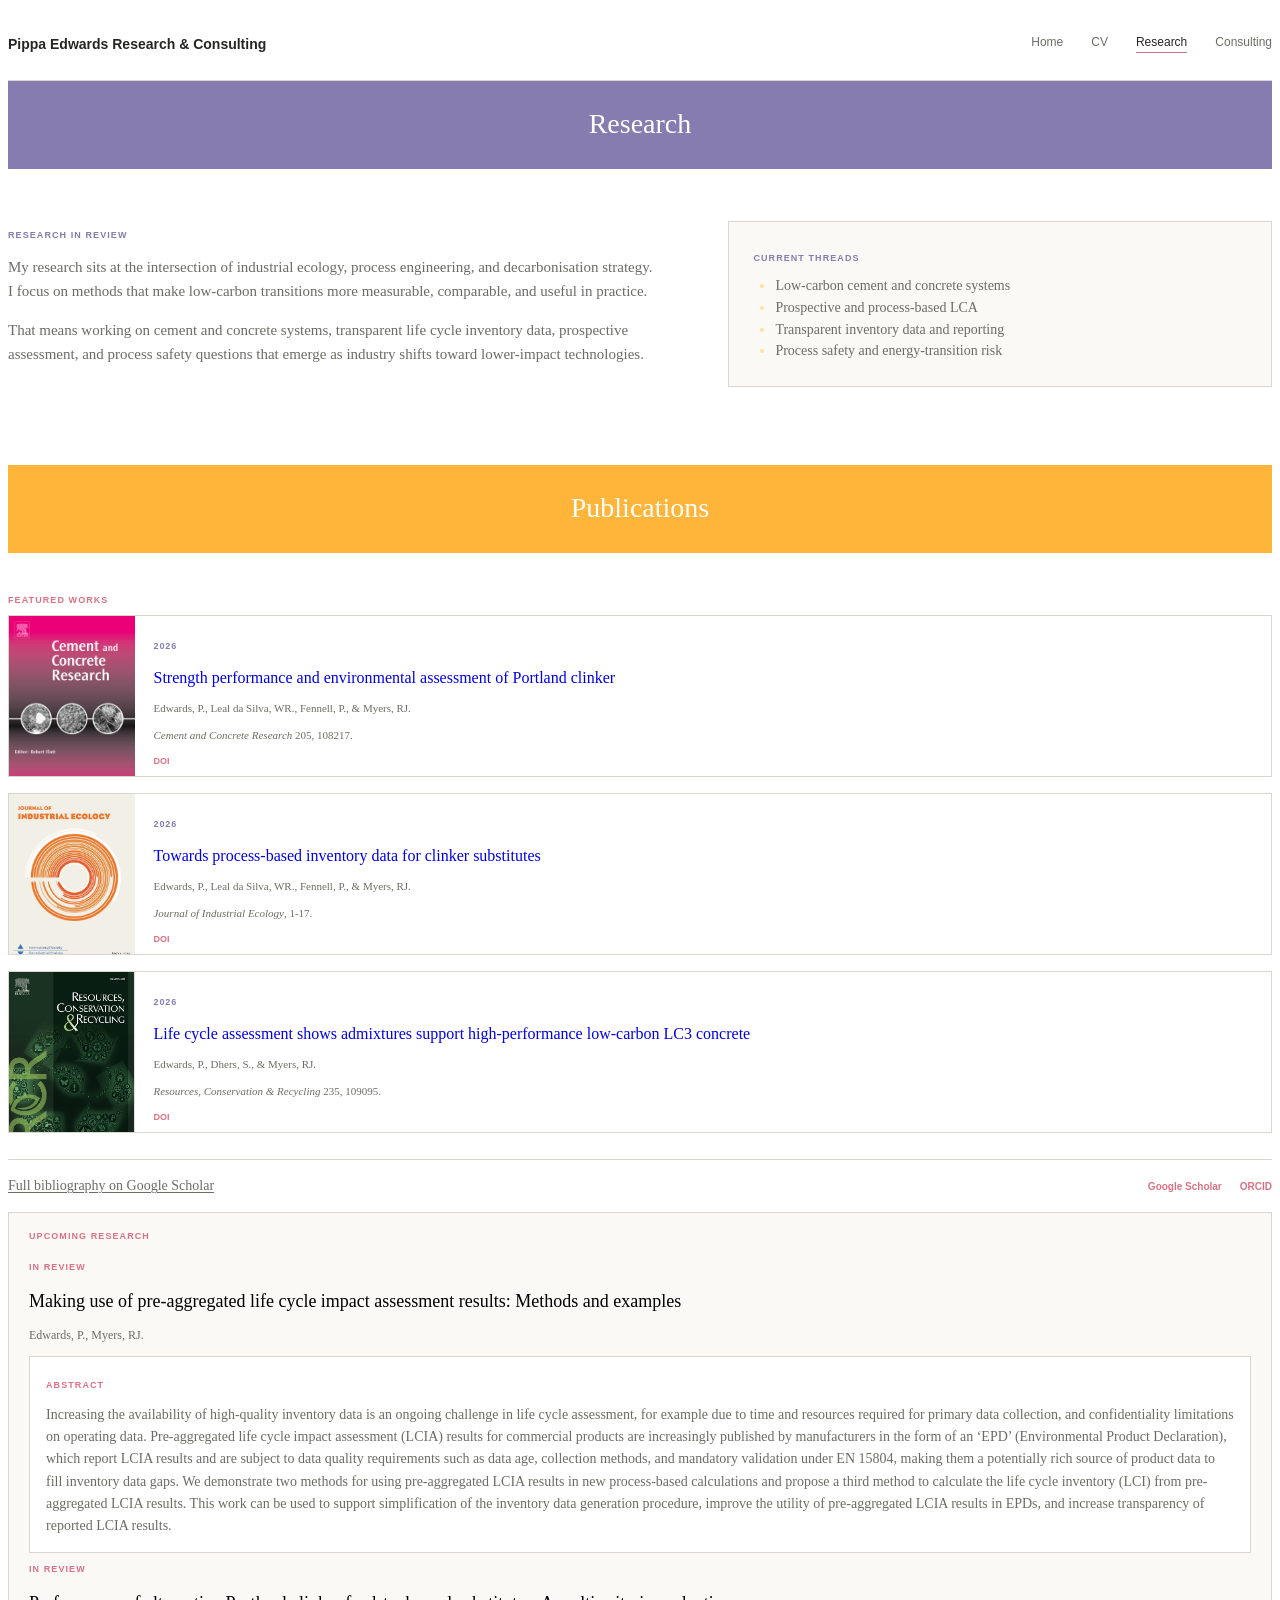
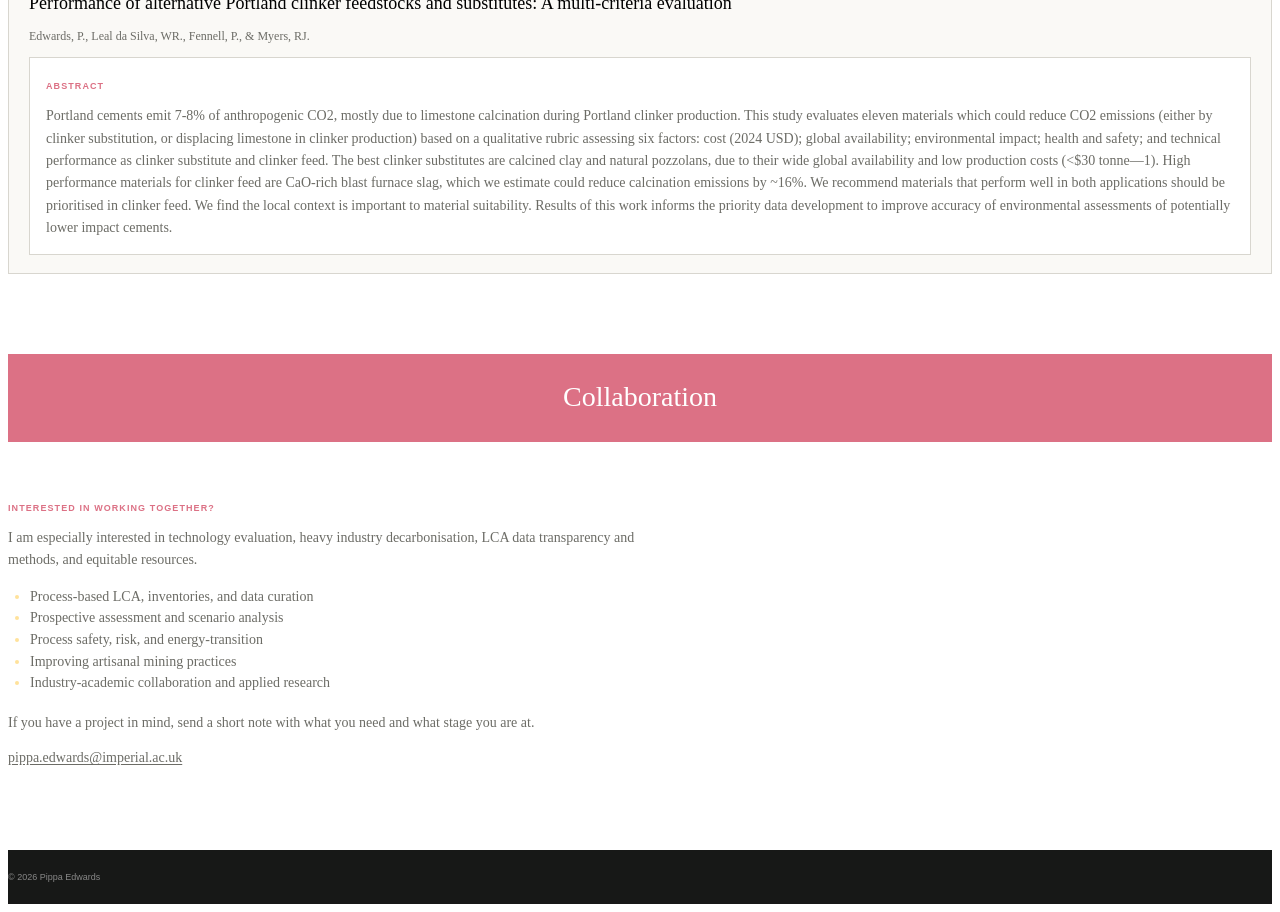
==== research.html @ 3bf19f5c "Add files via upload Initial deploy" ====
<!DOCTYPE html>
<html lang="en">
<head>
<meta charset="UTF-8">
<meta name="viewport" content="width=device-width, initial-scale=1.0">
<title>Research — Pippa Edwards Research & Consulting</title>

<meta name="description"
	  content="Pippa Edwards — research overview, selected publications, and collaboration interests">

<link rel="stylesheet" href="styles.css">

</head>
<body>

<header class="site-header">
<div class="header-inner">

	<a href="index.html" class="site-name">
		Pippa Edwards Research & Consulting
	</a>

	<nav class="main-nav" aria-label="Main navigation">

		<a href="index.html">Home</a>

		<a href="assets/CV.pdf">CV</a>

		<a href="research.html" class="active">Research</a>

		<a href="consulting.html">Consulting</a>

	</nav>

</div>
</header>

<main>

<section class="section-banner research-banner">
<div class="container">

	<h2>
		Research
	</h2>

</div>
</section>

<section class="research-overview">
<div class="container research-overview-grid">

	<div>

		<p class="section-label">
			Research in review
		</p>

		<p>
			My research sits at the intersection of industrial ecology, process engineering, and decarbonisation strategy. I focus on methods that make low-carbon transitions more measurable, comparable, and useful in practice.
		</p>

		<p>
			That means working on cement and concrete systems, transparent life cycle inventory data, prospective assessment, and process safety questions that emerge as industry shifts toward lower-impact technologies.
		</p>

	</div>

	<div class="research-focus-panel">

		<p class="section-label">
			Current threads
		</p>

		<ul class="capabilities-list">
			<li>Low-carbon cement and concrete systems</li>
			<li>Prospective and process-based LCA</li>
			<li>Transparent inventory data and reporting</li>
			<li>Process safety and energy-transition risk</li>
		</ul>

	</div>

</div>
</section>

<section class="section-banner publications-banner">
<div class="container">

	<h2>
		Publications
	</h2>

</div>
</section>

<section class="papers-section research-publications">
<div class="container">

	<p class="section-label research-featured-label">
		Featured works
	</p>

	<div class="papers-grid">

		<article class="paper">

			<a href="publications/CCR_paper.pdf"
			   class="paper-image">

				<img
					src="images/CCR_cover.jpg"
					alt="Cover or first page of publication"
				>

			</a>

			<div class="paper-body">

				<p class="paper-year">
					2026
				</p>

				<h3>
					<a href="publications/CCR_paper.pdf">
						Strength performance and environmental assessment of Portland clinker
					</a>
				</h3>

				<p class="paper-authors">
					Edwards, P., Leal da Silva, WR., Fennell, P., &amp; Myers, RJ.
				</p>

				<p class="paper-journal">
					<em>Cement and Concrete Research</em>
					205, 108217.
				</p>

				<div class="paper-links">

					<a href="https://doi.org/10.1016/j.cemconres.2026.108217">
						DOI
					</a>

				</div>

			</div>

		</article>

		<article class="paper">

			<a href="publications/JIE_paper.pdf"
			   class="paper-image">

				<img
					src="images/JIE_cover.jpg"
					alt="Cover or first page of publication"
				>

			</a>

			<div class="paper-body">

				<p class="paper-year">
					2026
				</p>

				<h3>
					<a href="publications/JIE_paper.pdf">
						Towards process-based inventory data for clinker substitutes
					</a>
				</h3>

				<p class="paper-authors">
					Edwards, P., Leal da Silva, WR., Fennell, P., &amp; Myers, RJ.
				</p>

				<p class="paper-journal">
					<em>Journal of Industrial Ecology</em>,
					1-17.
				</p>

				<div class="paper-links">

					<a href="https://doi.org/10.1007/s44498-026-00186-x">
						DOI
					</a>

				</div>

			</div>

		</article>

		<article class="paper">

			<a href="publications/RCR_paper.pdf"
			   class="paper-image">

				<img
					src="images/RCR_cover.jpeg"
					alt="Cover or first page of publication"
				>

			</a>

			<div class="paper-body">

				<p class="paper-year">
					2026
				</p>

				<h3>
					<a href="publications/RCR_paper.pdf">
						Life cycle assessment shows admixtures support high-performance low-carbon LC3 concrete
					</a>
				</h3>

				<p class="paper-authors">
					Edwards, P., Dhers, S., &amp; Myers, RJ.
				</p>

				<p class="paper-journal">
					<em>Resources, Conservation &amp; Recycling</em>
					235, 109095.
				</p>

				<div class="paper-links">

					<a href="https://doi.org/10.1016/j.resconrec.2026.109095">
						DOI
					</a>

				</div>

			</div>

		</article>

	</div>

	<div class="papers-meta">

		<a href="https://scholar.google.com/citations?user=ziszrA8AAAAJ&hl=en"
		   class="papers-access-note">
			Full bibliography on Google Scholar
		</a>

		<div class="papers-profile-links">

			<a href="https://scholar.google.com/citations?user=ziszrA8AAAAJ&hl=en"
			   class="plain-link">
				Google Scholar
			</a>

			<a href="https://orcid.org/0009-0005-1591-2787"
			   class="plain-link">
				ORCID
			</a>

		</div>

	</div>

	<div class="research-upcoming">

		<div class="research-upcoming-panel">

			<p class="section-label research-upcoming-label">
				Upcoming research
			</p>

			<div class="research-upcoming-example">

				<p class="research-upcoming-year">
					In review
				</p>

				<h3>
					Making use of pre-aggregated life cycle impact assessment results: Methods and examples
				</h3>

				<p class="research-upcoming-authors">
					Edwards, P., Myers, RJ.
				</p>

				<div class="research-upcoming-abstract">

					<p class="research-upcoming-abstract-label">
						Abstract
					</p>

					<p>
						Increasing the availability of high-quality inventory data is an ongoing challenge in life cycle assessment, for example due to time and resources required for primary data collection, and confidentiality limitations on operating data. Pre-aggregated life cycle impact assessment (LCIA) results for commercial products are increasingly published by manufacturers in the form of an ‘EPD’ (Environmental Product Declaration), which report LCIA results and are subject to data quality requirements such as data age, collection methods, and mandatory validation under EN 15804, making them a potentially rich source of product data to fill inventory data gaps. We demonstrate two methods for using pre-aggregated LCIA results in new process-based calculations and propose a third method to calculate the life cycle inventory (LCI) from pre-aggregated LCIA results. This work can be used to support simplification of the inventory data generation procedure, improve the utility of pre-aggregated LCIA results in EPDs, and increase transparency of reported LCIA results. 
					</p>

				</div>

			</div>

			<div class="research-upcoming-example">

				<p class="research-upcoming-year">
					In review
				</p>

				<h3>
					Performance of alternative Portland clinker feedstocks and substitutes: A multi-criteria evaluation 
				</h3>

				<p class="research-upcoming-authors">
					Edwards, P., Leal da Silva, WR., Fennell, P., &amp; Myers, RJ.
				</p>

				<div class="research-upcoming-abstract">

					<p class="research-upcoming-abstract-label">
						Abstract
					</p>

					<p>
						Portland cements emit 7-8% of anthropogenic CO2, mostly due to limestone calcination during Portland clinker production. This study evaluates eleven materials which could reduce CO2 emissions (either by clinker substitution, or displacing limestone in clinker production) based on a qualitative rubric assessing six factors: cost (2024 USD); global availability; environmental impact; health and safety; and technical performance as clinker substitute and clinker feed. The best clinker substitutes are calcined clay and natural pozzolans, due to their wide global availability and low production costs (<$30 tonne—1). High performance materials for clinker feed are CaO-rich blast furnace slag, which we estimate could reduce calcination emissions by ~16%. We recommend materials that perform well in both applications should be prioritised in clinker feed. We find the local context is important to material suitability. Results of this work informs the priority data development to improve accuracy of environmental assessments of potentially lower impact cements. 
					</p>

				</div>

			</div>
        

		</div>

	</div>

</div>
</section>

<section class="section-banner consulting-banner">
<div class="container">

	<h2>
		Collaboration
	</h2>

</div>
</section>

<section class="research-collaboration">
<div class="container research-collaboration-grid">

	<div>

		<p class="section-label">
			Interested in working together?
		</p>

		<p>
			I am especially interested in technology evaluation, heavy industry decarbonisation, LCA data transparency and methods, and equitable resources. 
		</p>

		<ul class="capabilities-list">
			<li>Process-based LCA, inventories, and data curation</li>
			<li>Prospective assessment and scenario analysis</li>
			<li>Process safety, risk, and energy-transition</li>
            <li>Improving artisanal mining practices</li>
			<li>Industry-academic collaboration and applied research</li>
		</ul>

		<p>
			If you have a project in mind, send a short note with what you need and what stage you are at.
		</p>

		<a href="contact.html" class="papers-access-note">
			pippa.edwards@imperial.ac.uk
		</a>

	</div>

</div>
</section>

</main>

<footer class="site-footer">
<div class="container footer-inner">

	<span>
		© 2026 Pippa Edwards
	</span>

</div>
</footer>

<script src="script.js"></script>

</body>
</html>
---- styles.css ----
/* =========================================================
ACADEMIC / CONSULTING WEBSITE

========================================================= */
/* =========================================================
VARIABLES
========================================================= */

:root {
--paper: #eae9e7;
--white: #ffffff;

--ink: #252624;
--muted: #6c6c66;

--line: #d8d6cf;

--red: #dc7185;
--blue: #867caf;
--green: #ffb43a;
--yellow: #ffe29b;
}

/* =========================================================
STICKY HEADER
========================================================= */

.site-header {
position: sticky;
top: 0;
z-index: 1000;

background: var(--white);

border-bottom: 1px solid var(--line);
}

.header-inner {
display: flex;
align-items: center;
justify-content: space-between;

gap: 32px;

min-height: 72px;
}

.site-name,
.site-name:link,
.site-name:visited,
.site-name:hover,
.site-name:active {
color: var(--ink);

font-family:
    Arial,
    Helvetica,
    sans-serif;

font-size: 14px;
font-weight: bold;

text-decoration: none;

cursor: default;

order: 1;
}

.main-nav {
display: flex;
align-items: center;

gap: 28px;

order: 2;
}

.main-nav a,
.main-nav a:link,
.main-nav a:visited {
color: var(--muted);

font-family:
    Arial,
    Helvetica,
    sans-serif;

font-size: 12px;

text-decoration: none;

border-bottom: 1px solid transparent;

padding-bottom: 3px;
}

.main-nav a:hover {
color: var(--ink);
}

.main-nav a.active,
.main-nav a.active:link,
.main-nav a.active:visited {
color: var(--ink);

border-bottom: 1px solid var(--red);

padding-bottom: 3px;
}

/* =========================================================
HOMEPAGE INTRO
========================================================= */

.intro {
padding: 88px 0 96px;

background: var(--white);
}

.intro-inner {
max-width: 760px;

margin: 0 auto;

text-align: center;
}

.eyebrow {
margin-bottom: 14px;

color: var(--red);

font-family:
    Arial,
    Helvetica,
    sans-serif;

font-size: 9px;
font-weight: bold;

letter-spacing: 0.14em;
text-transform: uppercase;

}
.intro h1 {
margin-bottom: 21px;

font-size: clamp(38px, 5vw, 58px);

font-weight: normal;

line-height: 0.98;

letter-spacing: -0.035em;

}
.intro-text {
max-width: 650px;

margin-bottom: 0;
margin-left: auto;
margin-right: auto;

color: var(--muted);

font-size: 17px;

line-height: 1.55;

}
.intro-links {
display: flex;
align-items: center;
justify-content: center;

gap: 24px;

margin-top: 28px;

}
/* =========================================================
BUTTON
========================================================= */

.button {
display: inline-block;

padding: 8px 14px;

background: var(--ink);
color: white;

font-family:
    Arial,
    Helvetica,
    sans-serif;

font-size: 10px;

text-decoration: none;

transition:
    background 0.2s ease;

}
.button:hover {
background: var(--red);
}

/* =========================================================
SECTION LINKS
========================================================= */

.plain-link {
color: var(--red);

font-family:
    Arial,
    Helvetica,
    sans-serif;

font-size: 10px;
font-weight: bold;

text-decoration: none;

}
.plain-link:hover {
text-decoration: underline;
}

/* =========================================================
COLOURED SECTION BANNERS
========================================================= */

.section-banner {
padding: 27px 0 29px;

color: white;

text-align: center;

}
.section-banner .container {
display: flex;
flex-direction: column;

align-items: center;

}
.section-banner span {
margin-bottom: 3px;

opacity: 0.72;

font-family:
    Arial,
    Helvetica,
    sans-serif;

font-size: 9px;
font-weight: bold;

letter-spacing: 0.14em;
text-transform: uppercase;

}
.section-banner h2 {
margin: 0;

font-size: 28px;

font-weight: normal;

line-height: 1.15;

}
.research-banner {
background: var(--blue);
}

.publications-banner {
background: var(--green);
}

.consulting-banner {
background: var(--red);
}

.blog-banner {
background: var(--yellow);
}

/* =========================================================
RESEARCH SECTION
========================================================= */

.themes-section {
padding: 42px 0 78px;

background: var(--white);

}
.themes-section .container {
display: grid;

grid-template-columns: repeat(3, minmax(0, 1fr));

gap: 24px;
}
.themes-intro {
display: flex;
align-items: flex-end;
justify-content: space-between;

gap: 40px;

margin-bottom: 34px;

}
.themes-intro p {
max-width: 600px;

margin: 0;

color: var(--muted);

font-size: 15px;

}
/* =========================================================
RESEARCH THEMES
========================================================= */

.theme {
display: flex;
flex-direction: column;

min-height: 100%;

border-top: 1px solid var(--line);
border-left: 1px solid var(--line);
border-right: 1px solid var(--line);
border-bottom: 1px solid var(--line);

}

.theme-image {
width: 100%;
aspect-ratio: 1.35 / 1;
display: flex;
align-items: center;
justify-content: center;

margin: 0;

padding: 18px;

overflow: hidden;

}
.theme-image img {
width: 82%;
height: 82%;

object-fit: contain;

filter: saturate(0.82);

transition:
    transform 0.3s ease;

}
.theme:hover .theme-image img {
transform: scale(1.025);
}

.theme-content {
padding: 20px 20px 22px;
}

.theme-number {
margin-bottom: 6px;

color: var(--red);

font-family:
    Arial,
    Helvetica,
    sans-serif;

font-size: 9px;
font-weight: bold;

letter-spacing: 0.12em;

}
.theme-content h3 {
margin-bottom: 8px;

font-size: 19px;

font-weight: normal;

line-height: 1.25;

}
.theme-content p:not(.theme-number) {
max-width: 650px;

margin-bottom: 12px;

color: var(--muted);

font-size: 14px;

line-height: 1.55;

}
/* =========================================================
RESEARCH PAGE
========================================================= */

.research-overview {
padding: 52px 0 78px;

background: var(--white);

}
.research-overview-grid {
display: grid;

grid-template-columns: 1.1fr 0.9fr;

gap: 56px;

align-items: start;

}
.research-overview h2,
.research-collaboration h2 {
margin-bottom: 14px;

font-size: 30px;
font-weight: normal;

line-height: 1.15;

}
.research-overview p:not(.section-label) {
max-width: 650px;

margin-bottom: 14px;

color: var(--muted);

font-size: 15px;

line-height: 1.6;

}
.research-overview .section-label {
color: var(--blue);

}
.research-focus-panel {
padding: 22px 24px 24px;

background: #faf9f6;

border: 1px solid var(--line);

}
.research-focus-panel .section-label {
margin-bottom: 12px;

}
.research-focus-panel .capabilities-list {
margin-bottom: 0;

}
.research-collaboration {
padding: 52px 0 84px;

background: var(--white);

}
.research-collaboration-grid {
display: grid;

grid-template-columns: 1fr;

max-width: 650px;

gap: 0;

}
.research-collaboration .section-label {
color: var(--red);

}
.research-collaboration p:not(.section-label) {
max-width: 650px;

margin-bottom: 14px;

color: var(--muted);

font-size: 14px;

line-height: 1.6;

}
.research-featured-label {
margin: 0 0 14px;

font-size: 14px;

letter-spacing: 0.16em;

color: var(--red);

}
.research-upcoming {
padding: 18px 0 0;

background: var(--white);

}
.research-upcoming-panel {
padding: 18px 20px;

background: #faf9f6;

border: 1px solid var(--line);

}
.research-upcoming-label {
margin: 0 0 10px;

font-size: 14px;

letter-spacing: 0.16em;

color: var(--red);

}
.research-upcoming-panel p:last-child {
margin-bottom: 0;

color: var(--muted);

font-size: 14px;
line-height: 1.6;

}
.research-upcoming-example {
padding: 2px 0 0;

}
.research-upcoming-year {
margin-bottom: 8px;

color: var(--red);

font-family:
    Arial,
    Helvetica,
    sans-serif;

font-size: 9px;
font-weight: bold;

letter-spacing: 0.12em;
text-transform: uppercase;

}
.research-upcoming-example h3 {
margin-bottom: 8px;

font-size: 18px;
font-weight: normal;
line-height: 1.3;

}
.research-upcoming-authors {
margin-bottom: 12px;

color: var(--muted);

font-size: 12px;
line-height: 1.5;

}
.research-upcoming-abstract {
padding: 14px 16px;

background: #fff;

border: 1px solid var(--line);

}
.research-upcoming-abstract-label {
margin-bottom: 6px;

color: var(--red);

font-family:
    Arial,
    Helvetica,
    sans-serif;

font-size: 9px;
font-weight: bold;

letter-spacing: 0.12em;
text-transform: uppercase;

}
.research-upcoming-abstract p:last-child {
margin-bottom: 0;

color: var(--muted);

font-size: 14px;
line-height: 1.6;

}

/* =========================================================
RESEARCH — FEATURED WORKS (BAR LAYOUT)
========================================================= */

.research-publications .papers-grid {
grid-template-columns: 1fr;

gap: 16px;

}
.research-publications .paper {
display: grid;

grid-template-columns: auto 1fr;

align-items: stretch;

height: 160px; /* fixed bar height so image height:100% resolves correctly */

}
.research-publications .paper-image {
display: block;

width: auto;
max-width: 140px; /* safety cap so an unusually wide cover can't crowd the text */

height: 100%;

overflow: hidden;

background: #ddd;

}
.research-publications .paper-image img {
display: block;

width: auto;
max-width: 100%;

height: 100%; /* fills the bar's height exactly, no ballooning */

object-fit: cover; /* crops width only if the cover exceeds max-width */

}
.research-publications .paper-body {
padding: 16px 18px 18px;

}
.research-publications .paper h3 {
font-size: 16px;

}
.research-publications .paper-authors,
.research-publications .paper-journal {
font-size: 11px;

}
.research-publications .paper-links {
margin-top: 12px;

}
/* =========================================================
PUBLICATIONS
========================================================= */

.papers-section {
padding: 42px 0 80px;

background: var(--white);

}
.papers-intro {
display: flex;
align-items: center;
justify-content: space-between;

gap: 30px;

margin-bottom: 31px;

}
.papers-intro p {
margin: 0;

color: var(--muted);

font-size: 15px;

}
/* =========================================================
PAPER GRID
========================================================= */

.papers-grid {
display: grid;

grid-template-columns:
    repeat(3, 1fr);

gap: 22px;

}
.papers-meta {
display: flex;
align-items: center;
justify-content: space-between;

gap: 20px;

margin-top: 26px;

padding-top: 18px;

border-top: 1px solid var(--line);

}
.papers-access-note {
display: inline-block;

color: var(--muted);

font-size: 14px;

text-decoration: underline;

text-decoration-thickness: 1px;

text-underline-offset: 2px;

}
.papers-access-note:hover {
color: var(--red);

}
.papers-profile-links {
display: flex;

gap: 18px;

flex-wrap: wrap;

}
.paper {
overflow: hidden;

background: white;

border: 1px solid var(--line);

}
.paper-image {
display: block;

width: 100%;

aspect-ratio: 1 / 1.325;

overflow: hidden;

background: #ddd;

}
.paper-image img {
width: 100%;
height: 100%;

object-fit: contain;

transition:
    transform 0.3s ease;

}
.paper:hover .paper-image img {
transform: scale(1);
}

.paper-body {
padding: 20px 20px 21px;
}

.paper-year {
margin-bottom: 7px;

color: var(--blue);

font-family:
    Arial,
    Helvetica,
    sans-serif;

font-size: 9px;
font-weight: bold;

letter-spacing: 0.1em;

}
.paper h3 {
margin-bottom: 7px;

font-size: 17px;

font-weight: normal;

line-height: 1.35;

}
.paper h3 a {
text-decoration: none;
}

.paper h3 a:hover {
color: var(--red);
}

.paper-authors,
.paper-journal {
margin-bottom: 0;

color: var(--muted);

font-size: 12px;

line-height: 1.5;

}
.paper-links {
display: flex;

gap: 14px;

margin-top: 14px;

}
.paper-links a {
color: var(--red);

font-family:
    Arial,
    Helvetica,
    sans-serif;

font-size: 9px;
font-weight: bold;

text-decoration: none;

}
.paper-links a:hover {
text-decoration: underline;
}

/* =========================================================
CONSULTING
========================================================= */

.consulting-preview {
padding: 52px 0 78px;

background: var(--white);

}
.consulting-grid {
display: grid;

grid-template-columns: 1fr;

max-width: 650px;

gap: 0;

}
.section-label {
margin-bottom: 10px;

font-family:
    Arial,
    Helvetica,
    sans-serif;

font-size: 9px;
font-weight: bold;

letter-spacing: 0.12em;
text-transform: uppercase;

}
.consulting-preview .section-label {
display: inline-block;

margin-bottom: 18px;
padding: 8px 12px;

background: var(--yellow);
color: var(--ink);

font-size: 9px;

}
.consulting-banner-label {
letter-spacing: 0.14em;

text-transform: uppercase;
}

.consulting-lead {
margin-bottom: 18px;

font-size: 19px;

line-height: 1.45;

}
.consulting-grid p:not(.section-label):not(.consulting-lead) {
max-width: 650px;

color: var(--muted);

font-size: 14px;

}
.capabilities-list {
max-width: 650px;

margin: 0 0 18px;
padding-left: 22px;

color: var(--muted);

font-size: 14px;
line-height: 1.55;

}
.capabilities-list li::marker {
color: var(--yellow);
}
/* =========================================================
BLOG
========================================================= */

.blog-preview {
padding: 42px 0 78px;

background: var(--white);

}
.blog-item {
display: grid;

grid-template-columns: 180px 1fr;

gap: 35px;

padding: 23px 0;

border-top: 1px solid var(--line);

}
.blog-item:last-child {
border-bottom: 1px solid var(--line);
}

.blog-date {
color: var(--muted);

font-family:
    Arial,
    Helvetica,
    sans-serif;

font-size: 9px;

}
.blog-item h3 {
margin-bottom: 7px;

font-size: 19px;

font-weight: normal;

line-height: 1.3;

}
.blog-item h3 a {
text-decoration: none;
}

.blog-item h3 a:hover {
color: var(--red);
}

.blog-item p {
max-width: 650px;

margin-bottom: 11px;

color: var(--muted);

font-size: 14px;

}
/* =========================================================
CONTACT
========================================================= */

.contact-section {
padding: 76px 0 84px;

background: var(--ink);

color: white;

text-align: center;

}
.contact-inner {
display: flex;
flex-direction: column;

align-items: center;

}
.contact-section .section-label {
color: #aaa;
}

.contact-section h2 {
margin-bottom: 10px;

font-size: 38px;

font-weight: normal;

line-height: 1;

}
.contact-section p {
margin-bottom: 0;

color: #bbb;

font-size: 15px;

}
.contact-link {
display: inline-block;

margin-top: 18px;

color: white;

font-size: 19px;

text-decoration: none;

border-bottom: 1px solid var(--red);

}
.contact-link:hover {
color: #ddd;
}

/* =========================================================
FOOTER
========================================================= */

.site-footer {
padding: 22px 0;

background: #171817;

color: #888;

font-family:
    Arial,
    Helvetica,
    sans-serif;

font-size: 9px;

}
.footer-inner {
display: flex;

justify-content: space-between;

gap: 30px;

}
/* =========================================================
MOBILE
========================================================= */

@media (max-width: 800px) {

.container,
.header-inner {
    width: calc(100% - 32px);
}

.header-inner {
    min-height: auto;

    padding: 15px 0;

    align-items: flex-start;
    justify-content: flex-start;

    flex-direction: column;

    gap: 12px;
}

.main-nav {
    width: 100%;

    display: flex;

    flex-wrap: wrap;

    gap: 8px 16px;
}


/* INTRO */

.intro {
    padding: 68px 0 76px;
}

.intro h1 {
    font-size: 47px;
}

.intro-text {
    font-size: 16px;
}


/* BANNERS */

.section-banner {
    padding: 24px 0 26px;
}

.section-banner h2 {
    font-size: 24px;
}


/* RESEARCH */

.themes-section {
    padding: 35px 0 65px;
}

.themes-section .container {
    grid-template-columns: 1fr;
}

.themes-intro {
    align-items: flex-start;

    flex-direction: column;

    gap: 13px;
}

.theme {
    min-height: auto;
}

.theme-image {
    aspect-ratio: 1.6 / 1;
}

.theme-content {
    padding: 18px 18px 20px;
}

.theme-content h3 {
    font-size: 19px;
}

.theme-content p:not(.theme-number) {
    font-size: 13px;
}


/* PAPERS */

.papers-grid {
    grid-template-columns: 1fr;
}

.paper-image {
    aspect-ratio: 1 / 1.4;
}


/* CONSULTING */

.consulting-grid {
    grid-template-columns: 1fr;

    gap: 25px;
}


/* BLOG */

.blog-item {
    grid-template-columns: 1fr;

    gap: 6px;
}


/* FOOTER */

.footer-inner {
    flex-direction: column;

    gap: 5px;
}

.research-overview {
    padding: 40px 0 60px;
}

.research-overview-grid {
    grid-template-columns: 1fr;

    gap: 22px;
}

.research-focus-panel {
    padding: 18px 18px 20px;
}

.research-collaboration {
    padding: 40px 0 64px;
}

.research-publications .paper {
    grid-template-columns: auto 1fr;

    height: 84px;
}

.research-publications .paper-image {
    max-width: 100px;
}

.research-publications .paper-body {
    padding: 14px 14px 16px;
}

.research-publications .paper h3 {
    font-size: 15px;
}

/* =========================================================
SMALL PHONES
========================================================= */

@media (max-width: 450px) {

.main-nav {
    gap: 7px 13px;

    font-size: 9px;
}

.intro h1 {
    font-size: 42px;
}

.intro-links {
    align-items: flex-start;

    flex-direction: column;

    gap: 14px;
}

.theme {
    min-height: auto;
}

.theme-image {
    aspect-ratio: 1.45 / 1;
}

.theme-content {
    padding: 16px 16px 18px;
}

.contact-section h2 {
    font-size: 34px;
}

}

}
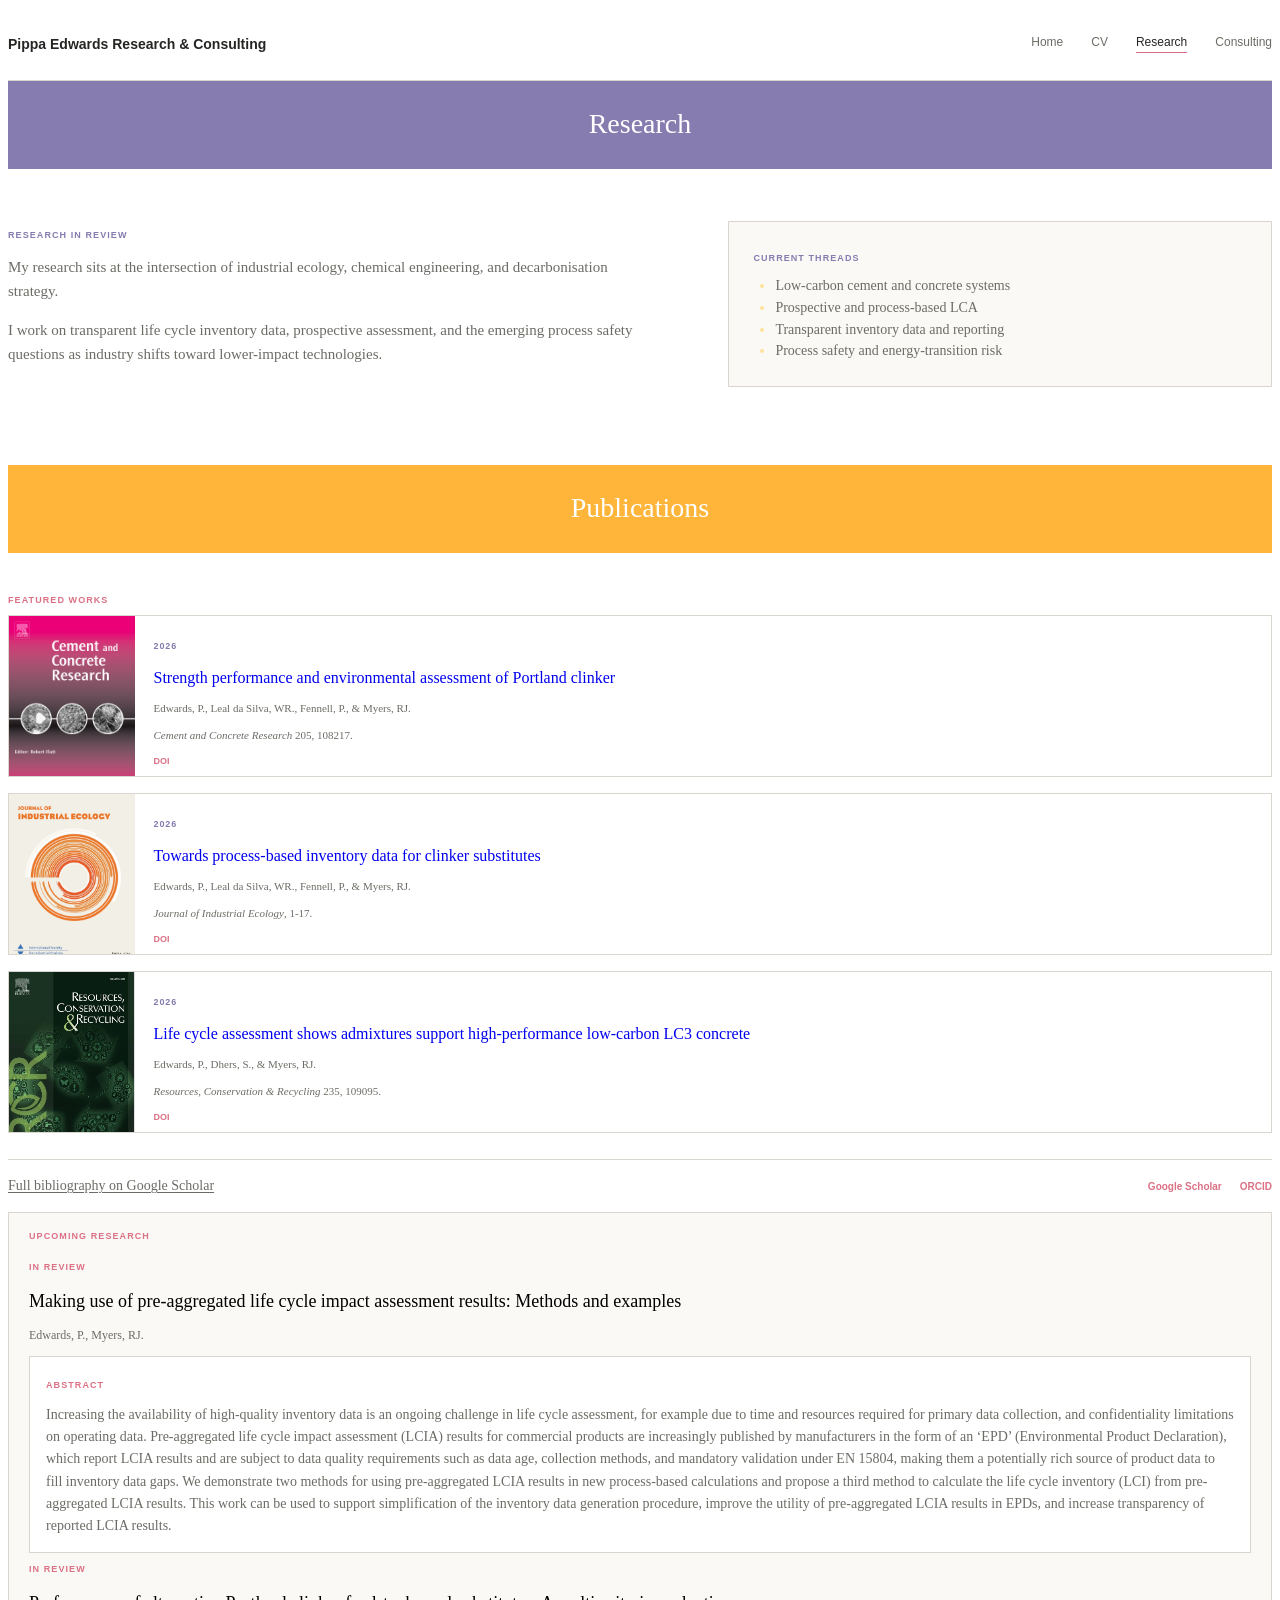
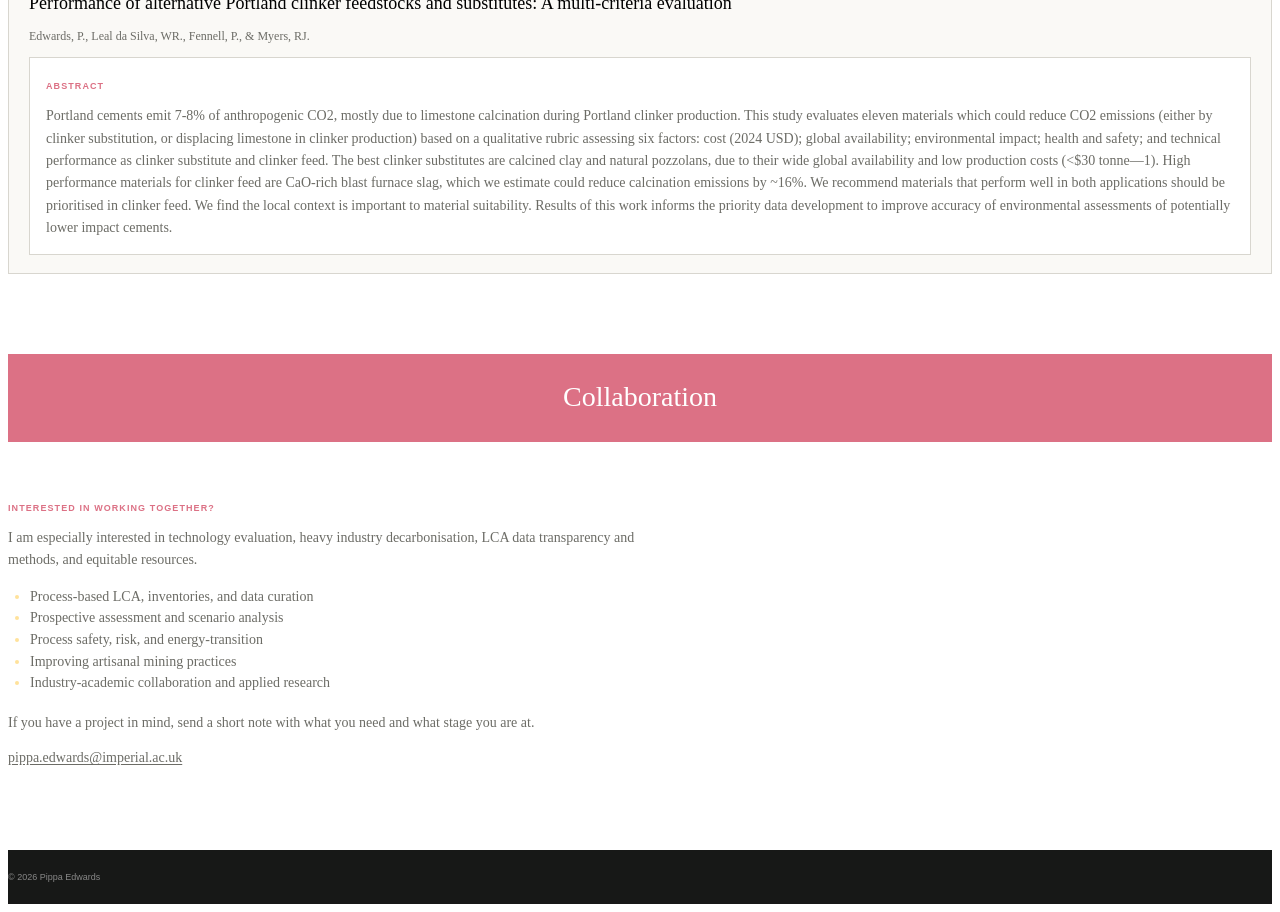
==== commit 7c166f8d: "Add files via upload" ====
--- a/research.html
+++ b/research.html
@@ -57,11 +57,11 @@
 		</p>
 
 		<p>
-			My research sits at the intersection of industrial ecology, process engineering, and decarbonisation strategy. I focus on methods that make low-carbon transitions more measurable, comparable, and useful in practice.
+			My research sits at the intersection of industrial ecology, chemical engineering, and decarbonisation strategy. 
 		</p>
 
 		<p>
-			That means working on cement and concrete systems, transparent life cycle inventory data, prospective assessment, and process safety questions that emerge as industry shifts toward lower-impact technologies.
+			I work on transparent life cycle inventory data, prospective assessment, and the emerging process safety questions as industry shifts toward lower-impact technologies.
 		</p>
 
 	</div>
